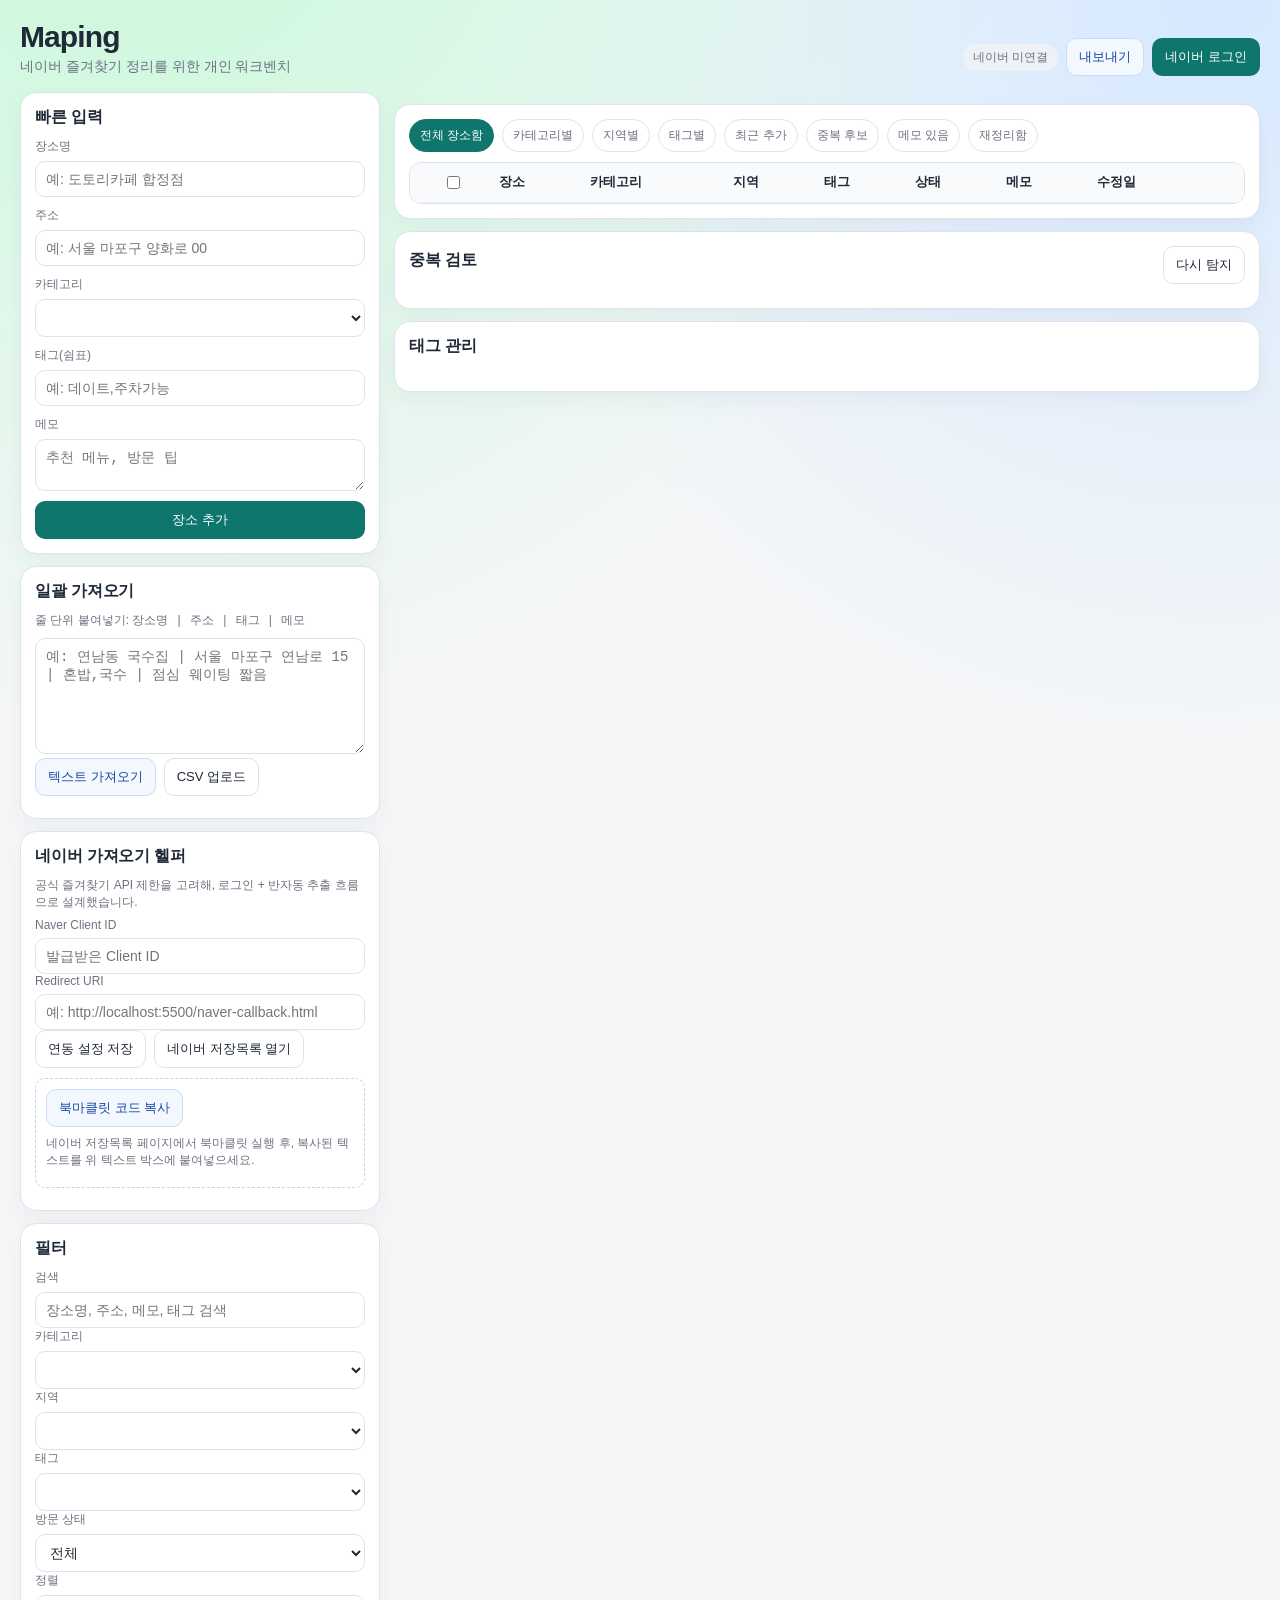
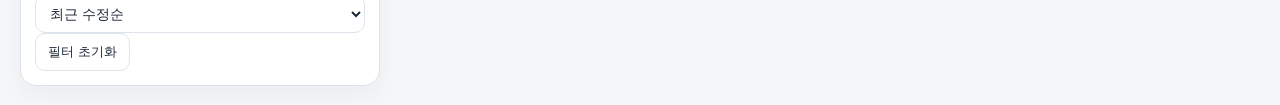
==== index.html @ 1f69b0ac "feat: add dedicated naver oauth callback page" ====
<!doctype html>
<html lang="ko">
  <head>
    <meta charset="UTF-8" />
    <meta name="viewport" content="width=device-width, initial-scale=1.0" />
    <title>Maping - 네이버 즐겨찾기 정리 워크벤치</title>
    <meta
      name="description"
      content="네이버지도 즐겨찾기를 텍스트/CSV로 가져와 분류, 태그, 중복 정리, 지역별 재탐색까지 지원하는 개인용 정리 서비스"
    />
    <link rel="stylesheet" href="./styles.css" />
  </head>
  <body>
    <div class="app-shell">
      <header class="topbar">
        <div>
          <h1>Maping</h1>
          <p>네이버 즐겨찾기 정리를 위한 개인 워크벤치</p>
        </div>
        <div class="topbar-actions">
          <span id="naverStatus" class="chip muted">네이버 미연결</span>
          <button id="openExportBtn" class="btn secondary">내보내기</button>
          <button id="connectNaverBtn" class="btn primary">네이버 로그인</button>
          <button id="disconnectNaverBtn" class="btn ghost hidden">로그아웃</button>
        </div>
      </header>

      <main class="layout">
        <aside class="sidebar">
          <section class="card">
            <h2>빠른 입력</h2>
            <form id="singleAddForm" class="form-grid">
              <label>
                장소명
                <input id="singleName" required placeholder="예: 도토리카페 합정점" />
              </label>
              <label>
                주소
                <input id="singleAddress" placeholder="예: 서울 마포구 양화로 00" />
              </label>
              <label>
                카테고리
                <select id="singleCategory"></select>
              </label>
              <label>
                태그(쉼표)
                <input id="singleTags" placeholder="예: 데이트,주차가능" />
              </label>
              <label>
                메모
                <textarea id="singleMemo" rows="2" placeholder="추천 메뉴, 방문 팁"></textarea>
              </label>
              <button class="btn primary" type="submit">장소 추가</button>
            </form>
          </section>

          <section class="card">
            <h2>일괄 가져오기</h2>
            <p class="subtext">줄 단위 붙여넣기: <code>장소명 | 주소 | 태그 | 메모</code></p>
            <textarea
              id="bulkTextInput"
              rows="6"
              placeholder="예: 연남동 국수집 | 서울 마포구 연남로 15 | 혼밥,국수 | 점심 웨이팅 짧음"
            ></textarea>
            <div class="row">
              <button id="importTextBtn" class="btn secondary">텍스트 가져오기</button>
              <label class="btn ghost file-btn">
                CSV 업로드
                <input id="csvFileInput" type="file" accept=".csv,text/csv" />
              </label>
            </div>
            <p id="importResult" class="subtext"></p>
          </section>

          <section class="card">
            <h2>네이버 가져오기 헬퍼</h2>
            <p class="subtext">
              공식 즐겨찾기 API 제한을 고려해, 로그인 + 반자동 추출 흐름으로 설계했습니다.
            </p>
            <label>
              Naver Client ID
              <input id="naverClientIdInput" placeholder="발급받은 Client ID" />
            </label>
            <label>
              Redirect URI
              <input id="naverRedirectInput" placeholder="예: http://localhost:5500/naver-callback.html" />
            </label>
            <div class="row">
              <button id="saveNaverConfigBtn" class="btn ghost">연동 설정 저장</button>
              <a
                class="btn ghost"
                href="https://map.naver.com/v5/my/place"
                target="_blank"
                rel="noreferrer"
                >네이버 저장목록 열기</a
              >
            </div>
            <div class="bookmarklet-wrap">
              <button id="copyBookmarkletBtn" class="btn secondary">북마클릿 코드 복사</button>
              <p class="subtext">
                네이버 저장목록 페이지에서 북마클릿 실행 후, 복사된 텍스트를 위 텍스트 박스에 붙여넣으세요.
              </p>
            </div>
            <p id="naverHelperMsg" class="subtext"></p>
          </section>

          <section class="card">
            <h2>필터</h2>
            <label>
              검색
              <input id="searchInput" placeholder="장소명, 주소, 메모, 태그 검색" />
            </label>
            <label>
              카테고리
              <select id="categoryFilter"></select>
            </label>
            <label>
              지역
              <select id="areaFilter"></select>
            </label>
            <label>
              태그
              <select id="tagFilter"></select>
            </label>
            <label>
              방문 상태
              <select id="visitFilter">
                <option value="">전체</option>
                <option value="미방문">미방문</option>
                <option value="방문함">방문함</option>
                <option value="재방문희망">재방문희망</option>
              </select>
            </label>
            <label>
              정렬
              <select id="sortSelect">
                <option value="updated_desc">최근 수정순</option>
                <option value="created_desc">최근 추가순</option>
                <option value="name_asc">이름순</option>
                <option value="priority_desc">정리 우선순위순</option>
              </select>
            </label>
            <button id="resetFiltersBtn" class="btn ghost">필터 초기화</button>
          </section>
        </aside>

        <section class="content">
          <div class="stats-grid" id="statsGrid"></div>

          <div class="card">
            <div class="view-tabs" id="viewTabs">
              <button data-view="all" class="tab active">전체 장소함</button>
              <button data-view="category" class="tab">카테고리별</button>
              <button data-view="area" class="tab">지역별</button>
              <button data-view="tag" class="tab">태그별</button>
              <button data-view="recent" class="tab">최근 추가</button>
              <button data-view="duplicates" class="tab">중복 후보</button>
              <button data-view="memo" class="tab">메모 있음</button>
              <button data-view="reorganized" class="tab">재정리함</button>
            </div>

            <div id="bulkBar" class="bulk-bar hidden">
              <strong id="selectedCount">0개 선택됨</strong>
              <select id="bulkCategorySelect"></select>
              <input id="bulkTagInput" placeholder="추가할 태그" />
              <button id="bulkApplyBtn" class="btn secondary">일괄 적용</button>
              <button id="bulkReorganizeBtn" class="btn ghost">재정리함으로 이동</button>
              <button id="bulkDeleteBtn" class="btn danger">선택 삭제</button>
            </div>

            <div class="table-wrap">
              <table>
                <thead>
                  <tr>
                    <th><input id="selectAllCheckbox" type="checkbox" /></th>
                    <th>장소</th>
                    <th>카테고리</th>
                    <th>지역</th>
                    <th>태그</th>
                    <th>상태</th>
                    <th>메모</th>
                    <th>수정일</th>
                    <th></th>
                  </tr>
                </thead>
                <tbody id="placeTableBody"></tbody>
              </table>
              <div id="emptyState" class="empty hidden">
                아직 장소가 없습니다. 왼쪽 패널에서 직접 추가하거나 텍스트/CSV를 가져오세요.
              </div>
            </div>
          </div>

          <div class="card">
            <div class="section-header">
              <h2>중복 검토</h2>
              <button id="refreshDuplicatesBtn" class="btn ghost">다시 탐지</button>
            </div>
            <div id="duplicateList" class="duplicate-list"></div>
          </div>

          <div class="card">
            <div class="section-header">
              <h2>태그 관리</h2>
            </div>
            <div id="tagManager" class="tag-manager"></div>
          </div>
        </section>
      </main>
    </div>

    <dialog id="editDialog">
      <form id="editForm" class="dialog-form" method="dialog">
        <h3>장소 상세 수정</h3>
        <input id="editId" type="hidden" />
        <label>
          장소명
          <input id="editName" required />
        </label>
        <label>
          주소
          <input id="editAddress" />
        </label>
        <label>
          카테고리
          <select id="editCategory"></select>
        </label>
        <label>
          서브카테고리
          <input id="editSubcategory" />
        </label>
        <label>
          태그(쉼표)
          <input id="editTags" />
        </label>
        <label>
          방문 상태
          <select id="editVisitStatus">
            <option value="미방문">미방문</option>
            <option value="방문함">방문함</option>
            <option value="재방문희망">재방문희망</option>
          </select>
        </label>
        <label>
          저장 이유
          <input id="editFavoriteReason" />
        </label>
        <label>
          메모
          <textarea id="editMemo" rows="4"></textarea>
        </label>
        <label class="checkbox-line">
          <input id="editReorganized" type="checkbox" />
          즐겨찾기 재정리함에 포함
        </label>
        <div class="dialog-actions">
          <button type="button" id="cancelEditBtn" class="btn ghost">취소</button>
          <button type="submit" class="btn primary">저장</button>
        </div>
      </form>
    </dialog>

    <dialog id="exportDialog">
      <form id="exportForm" class="dialog-form" method="dialog">
        <h3>내보내기</h3>
        <label>
          범위
          <select id="exportScope">
            <option value="filtered">현재 필터 결과</option>
            <option value="all">전체 장소</option>
          </select>
        </label>
        <label>
          형식
          <select id="exportFormat">
            <option value="csv">CSV</option>
            <option value="json">JSON</option>
          </select>
        </label>
        <div class="dialog-actions">
          <button type="button" id="cancelExportBtn" class="btn ghost">취소</button>
          <button type="submit" class="btn primary">다운로드</button>
        </div>
      </form>
    </dialog>

    <script src="./app.js"></script>
  </body>
</html>
---- styles.css ----
:root {
  --bg: #f4f6f8;
  --panel: #ffffff;
  --line: #dde3ea;
  --text: #1f2937;
  --muted: #6b7280;
  --primary: #0f766e;
  --primary-strong: #0b5e58;
  --secondary: #2563eb;
  --danger: #b91c1c;
  --chip: #eef2f7;
}

* {
  box-sizing: border-box;
}

body {
  margin: 0;
  font-family:
    "Pretendard Variable",
    Pretendard,
    -apple-system,
    BlinkMacSystemFont,
    "Segoe UI",
    sans-serif;
  color: var(--text);
  background:
    radial-gradient(circle at 10% -10%, #c7f9d8 0%, transparent 40%),
    radial-gradient(circle at 95% 0%, #d6e9ff 0%, transparent 35%),
    var(--bg);
}

.app-shell {
  min-height: 100vh;
  padding: 20px;
}

.topbar {
  display: flex;
  justify-content: space-between;
  align-items: flex-end;
  gap: 16px;
  margin-bottom: 16px;
}

.topbar h1 {
  margin: 0;
  font-size: 30px;
  letter-spacing: -0.03em;
}

.topbar p {
  margin: 4px 0 0;
  color: var(--muted);
  font-size: 14px;
}

.topbar-actions {
  display: flex;
  align-items: center;
  gap: 8px;
  flex-wrap: wrap;
}

.layout {
  display: grid;
  grid-template-columns: 360px minmax(0, 1fr);
  gap: 14px;
}

.sidebar,
.content {
  display: flex;
  flex-direction: column;
  gap: 12px;
}

.card {
  background: var(--panel);
  border: 1px solid var(--line);
  border-radius: 16px;
  padding: 14px;
  box-shadow: 0 10px 22px rgba(15, 23, 42, 0.04);
}

.card h2,
.card h3 {
  margin: 0 0 10px;
  font-size: 16px;
  letter-spacing: -0.01em;
}

.subtext {
  margin: 8px 0;
  font-size: 12px;
  color: var(--muted);
  line-height: 1.4;
}

.form-grid,
.dialog-form {
  display: grid;
  gap: 10px;
}

label {
  display: grid;
  gap: 6px;
  font-size: 12px;
  color: var(--muted);
}

input,
select,
textarea {
  width: 100%;
  border: 1px solid var(--line);
  border-radius: 10px;
  padding: 9px 10px;
  color: var(--text);
  font-size: 14px;
  background: #fff;
}

input:focus,
select:focus,
textarea:focus {
  border-color: var(--secondary);
  outline: 2px solid rgba(37, 99, 235, 0.14);
}

.btn {
  border: 1px solid transparent;
  border-radius: 10px;
  padding: 9px 12px;
  font-size: 13px;
  cursor: pointer;
  transition: all 0.15s ease;
  text-decoration: none;
  display: inline-flex;
  align-items: center;
  justify-content: center;
  gap: 6px;
  white-space: nowrap;
}

.btn.primary {
  background: var(--primary);
  color: #fff;
}

.btn.primary:hover {
  background: var(--primary-strong);
}

.btn.secondary {
  background: #f3f8ff;
  border-color: #c9dbff;
  color: #1745a2;
}

.btn.secondary:hover {
  background: #e8f1ff;
}

.btn.ghost {
  background: #fff;
  border-color: var(--line);
  color: var(--text);
}

.btn.ghost:hover {
  background: #f8fafc;
}

.btn.danger {
  background: #fee2e2;
  border-color: #fecaca;
  color: var(--danger);
}

.btn.danger:hover {
  background: #fecaca;
}

.chip {
  padding: 5px 10px;
  border-radius: 999px;
  font-size: 12px;
}

.chip.muted {
  background: var(--chip);
  color: var(--muted);
}

.chip.success {
  background: #dcfce7;
  color: #166534;
}

.row {
  display: flex;
  gap: 8px;
  flex-wrap: wrap;
  align-items: center;
}

.file-btn input {
  display: none;
}

.bookmarklet-wrap {
  border: 1px dashed #c7d2e0;
  border-radius: 10px;
  padding: 10px;
  margin-top: 10px;
}

.stats-grid {
  display: grid;
  grid-template-columns: repeat(5, minmax(0, 1fr));
  gap: 10px;
}

.stat {
  border: 1px solid var(--line);
  border-radius: 12px;
  background: #fff;
  padding: 10px;
}

.stat-label {
  color: var(--muted);
  font-size: 12px;
}

.stat-value {
  margin-top: 4px;
  font-size: 20px;
  font-weight: 600;
}

.view-tabs {
  display: flex;
  flex-wrap: wrap;
  gap: 8px;
  margin-bottom: 10px;
}

.tab {
  border: 1px solid var(--line);
  border-radius: 999px;
  background: #fff;
  color: var(--muted);
  font-size: 12px;
  padding: 7px 10px;
  cursor: pointer;
}

.tab.active {
  background: #0f766e;
  color: #fff;
  border-color: #0f766e;
}

.bulk-bar {
  display: flex;
  flex-wrap: wrap;
  gap: 8px;
  align-items: center;
  border: 1px solid #bee3f8;
  background: #f0f9ff;
  border-radius: 10px;
  padding: 10px;
  margin-bottom: 10px;
}

.bulk-bar input,
.bulk-bar select {
  width: auto;
  min-width: 150px;
}

.table-wrap {
  border: 1px solid var(--line);
  border-radius: 12px;
  overflow: hidden;
  background: #fff;
}

table {
  width: 100%;
  border-collapse: collapse;
}

thead {
  background: #f8fafc;
}

th,
td {
  padding: 10px;
  border-bottom: 1px solid #edf2f7;
  font-size: 13px;
  text-align: left;
  vertical-align: top;
}

tbody tr:hover {
  background: #fafcff;
}

.place-name {
  font-weight: 600;
}

.mini {
  font-size: 12px;
  color: var(--muted);
}

.tag {
  display: inline-flex;
  align-items: center;
  border-radius: 999px;
  border: 1px solid #dbe4f3;
  background: #f8fbff;
  color: #334155;
  padding: 2px 8px;
  font-size: 11px;
  margin: 0 4px 4px 0;
}

.empty {
  padding: 30px 16px;
  text-align: center;
  color: var(--muted);
}

.section-header {
  display: flex;
  justify-content: space-between;
  gap: 10px;
  align-items: center;
  margin-bottom: 10px;
}

.duplicate-list {
  display: grid;
  gap: 10px;
}

.duplicate-card {
  border: 1px solid var(--line);
  border-radius: 12px;
  padding: 10px;
}

.duplicate-items {
  display: grid;
  gap: 6px;
  margin: 8px 0;
}

.duplicate-item {
  border: 1px solid #e6edf5;
  border-radius: 9px;
  padding: 8px;
  background: #fbfdff;
}

.tag-manager {
  display: flex;
  flex-wrap: wrap;
  gap: 8px;
}

.tag-chip {
  display: flex;
  gap: 8px;
  align-items: center;
  border: 1px solid var(--line);
  border-radius: 999px;
  padding: 6px 10px;
  font-size: 12px;
}

.hidden {
  display: none !important;
}

dialog {
  border: none;
  border-radius: 14px;
  padding: 0;
  width: min(540px, calc(100vw - 24px));
  box-shadow: 0 20px 44px rgba(2, 6, 23, 0.32);
}

dialog::backdrop {
  background: rgba(2, 6, 23, 0.44);
}

.dialog-form {
  padding: 16px;
}

.dialog-actions {
  display: flex;
  justify-content: flex-end;
  gap: 8px;
}

.checkbox-line {
  display: flex;
  align-items: center;
  gap: 8px;
  color: var(--text);
  font-size: 13px;
}

.checkbox-line input {
  width: auto;
}

@media (max-width: 1120px) {
  .layout {
    grid-template-columns: 1fr;
  }

  .stats-grid {
    grid-template-columns: repeat(2, minmax(0, 1fr));
  }
}

@media (max-width: 720px) {
  .app-shell {
    padding: 12px;
  }

  .topbar {
    flex-direction: column;
    align-items: flex-start;
  }

  .stats-grid {
    grid-template-columns: 1fr;
  }

  th:nth-child(4),
  td:nth-child(4),
  th:nth-child(6),
  td:nth-child(6),
  th:nth-child(8),
  td:nth-child(8) {
    display: none;
  }
}
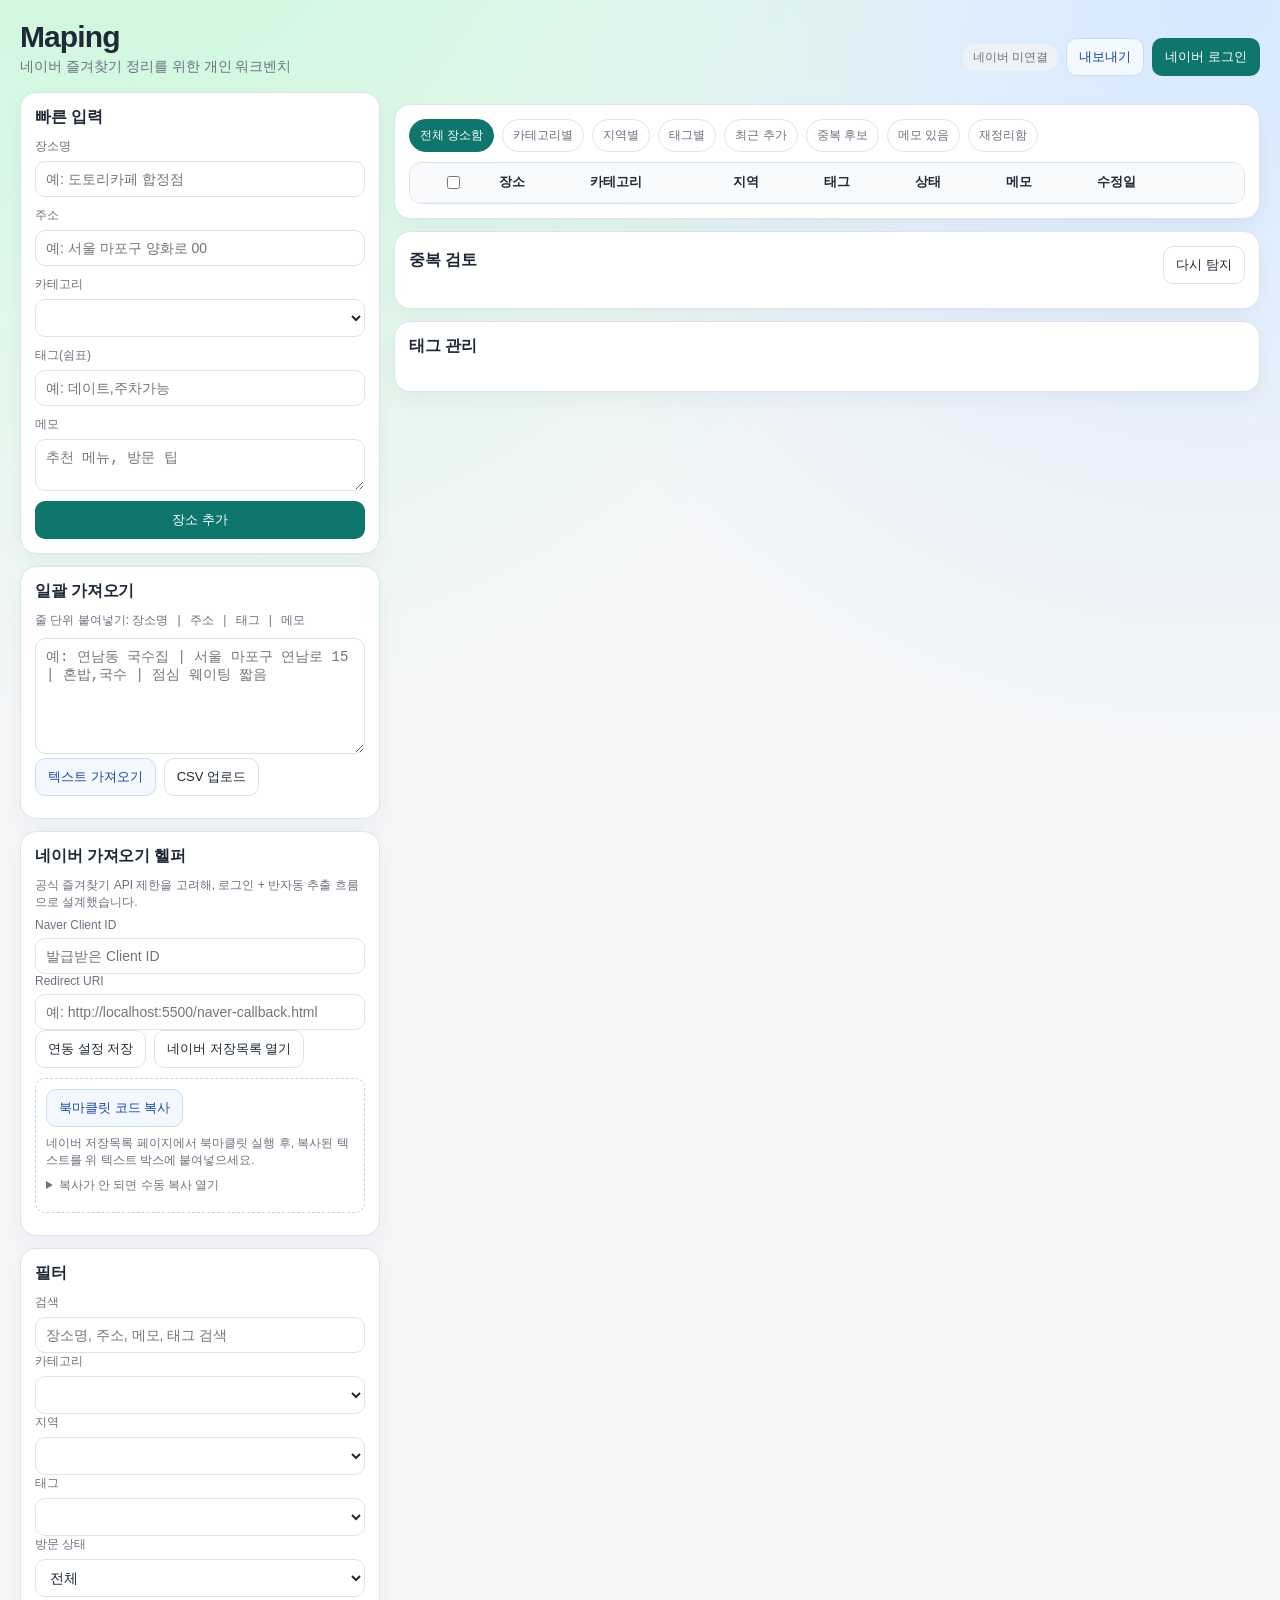
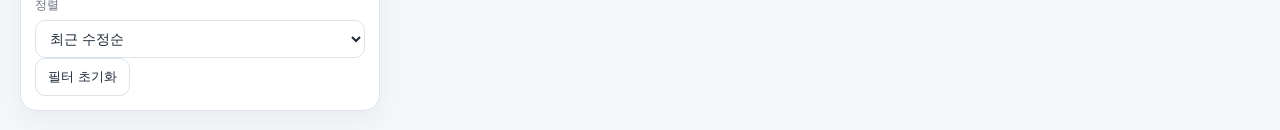
==== commit 9ca9e512: "fix: improve bookmarklet copy flow for safari" ====
--- a/index.html
+++ b/index.html
@@ -100,6 +100,18 @@
               <p class="subtext">
                 네이버 저장목록 페이지에서 북마클릿 실행 후, 복사된 텍스트를 위 텍스트 박스에 붙여넣으세요.
               </p>
+              <details id="bookmarkletManualWrap">
+                <summary class="subtext">복사가 안 되면 수동 복사 열기</summary>
+                <textarea
+                  id="bookmarkletCodeBox"
+                  rows="5"
+                  readonly
+                  aria-label="북마클릿 코드"
+                ></textarea>
+                <div class="row">
+                  <button id="selectBookmarkletBtn" class="btn ghost" type="button">코드 전체 선택</button>
+                </div>
+              </details>
             </div>
             <p id="naverHelperMsg" class="subtext"></p>
           </section>
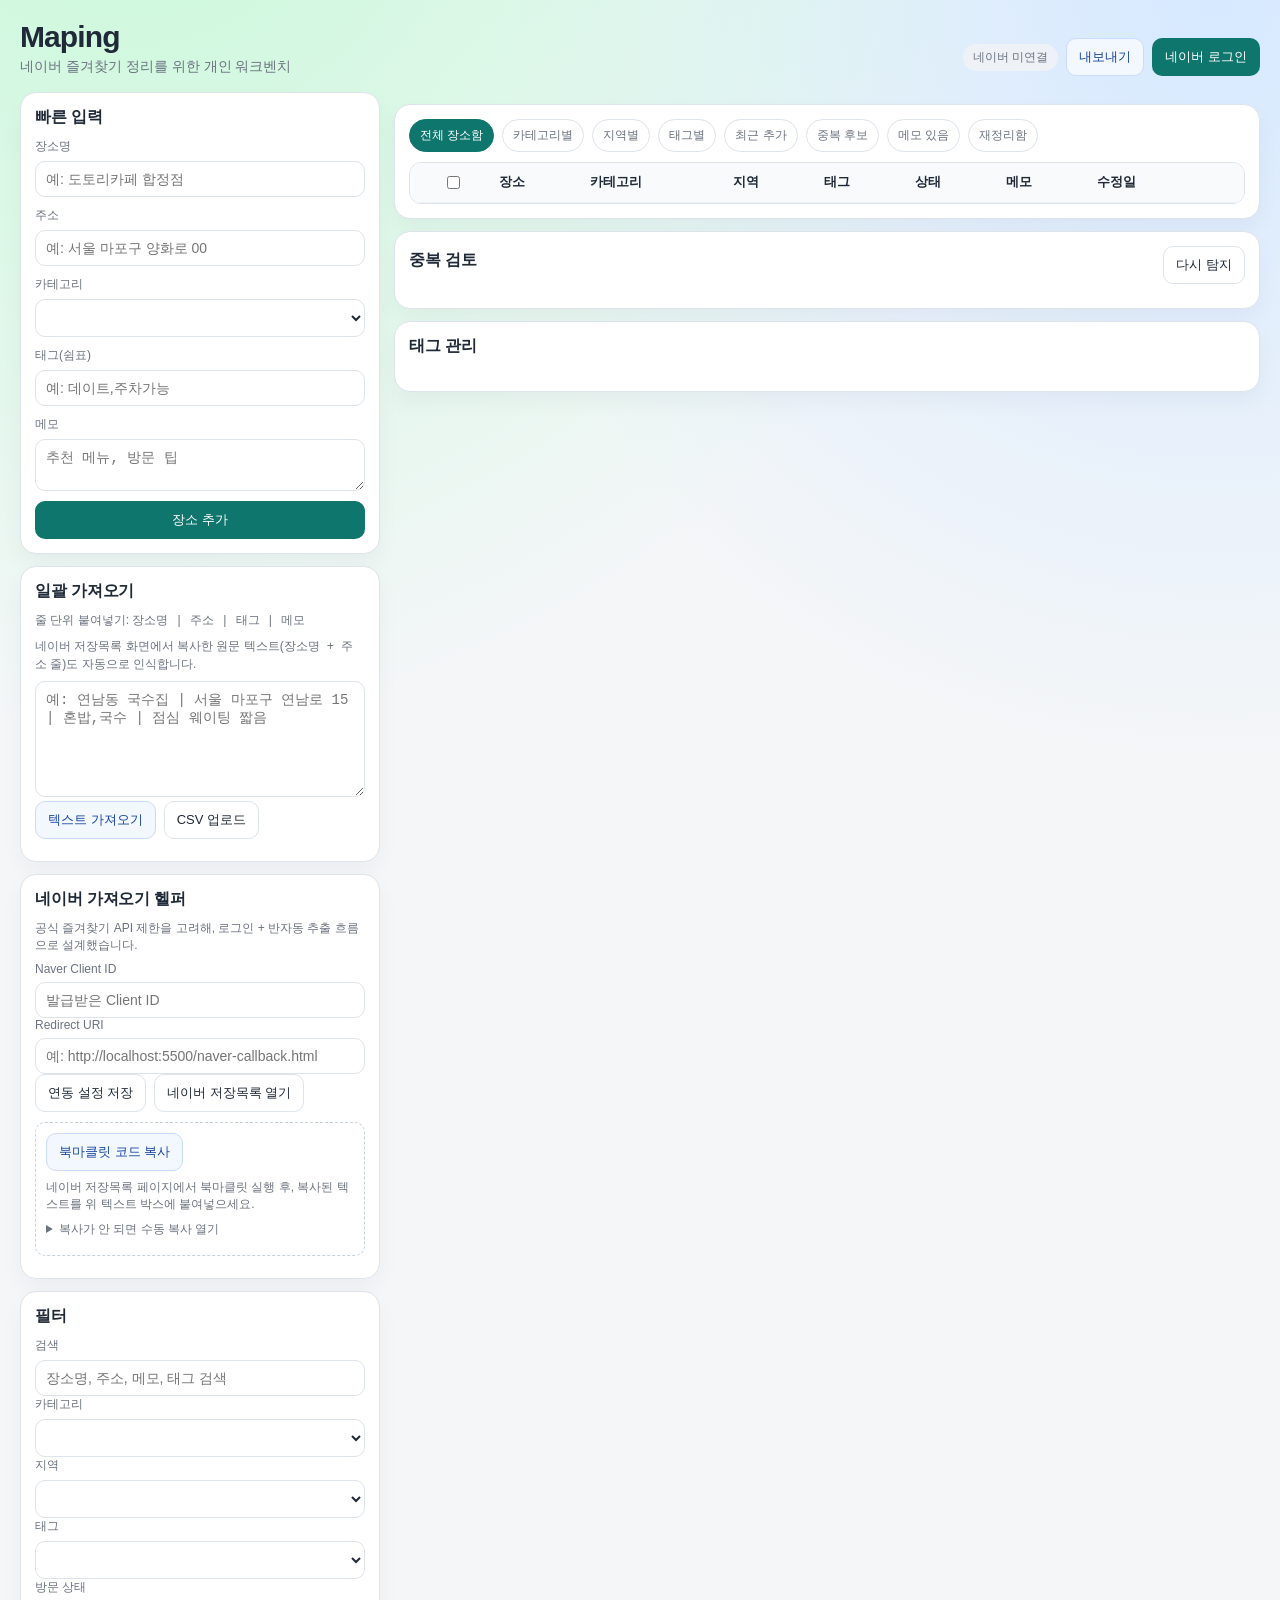
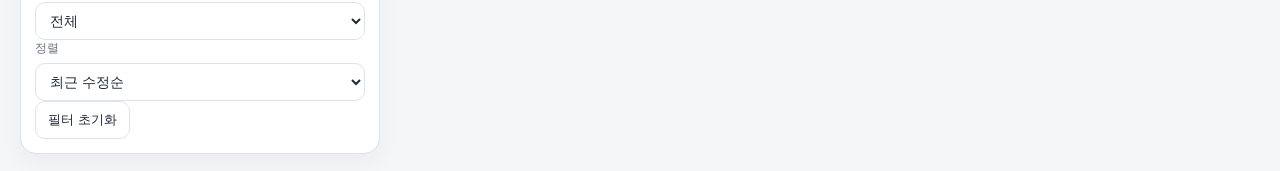
==== commit 8ec9b204: "feat: support raw naver list text import without bookmarklet" ====
--- a/index.html
+++ b/index.html
@@ -57,6 +57,9 @@
           <section class="card">
             <h2>일괄 가져오기</h2>
             <p class="subtext">줄 단위 붙여넣기: <code>장소명 | 주소 | 태그 | 메모</code></p>
+            <p class="subtext">
+              네이버 저장목록 화면에서 복사한 원문 텍스트(<code>장소명 + 주소</code> 줄)도 자동으로 인식합니다.
+            </p>
             <textarea
               id="bulkTextInput"
               rows="6"
@@ -96,7 +99,7 @@
               >
             </div>
             <div class="bookmarklet-wrap">
-              <button id="copyBookmarkletBtn" class="btn secondary">북마클릿 코드 복사</button>
+              <button id="copyBookmarkletBtn" class="btn secondary" type="button">북마클릿 코드 복사</button>
               <p class="subtext">
                 네이버 저장목록 페이지에서 북마클릿 실행 후, 복사된 텍스트를 위 텍스트 박스에 붙여넣으세요.
               </p>
@@ -296,6 +299,7 @@
       </form>
     </dialog>
 
+    <script src="./bookmarklet-helper.js"></script>
     <script src="./app.js"></script>
   </body>
 </html>
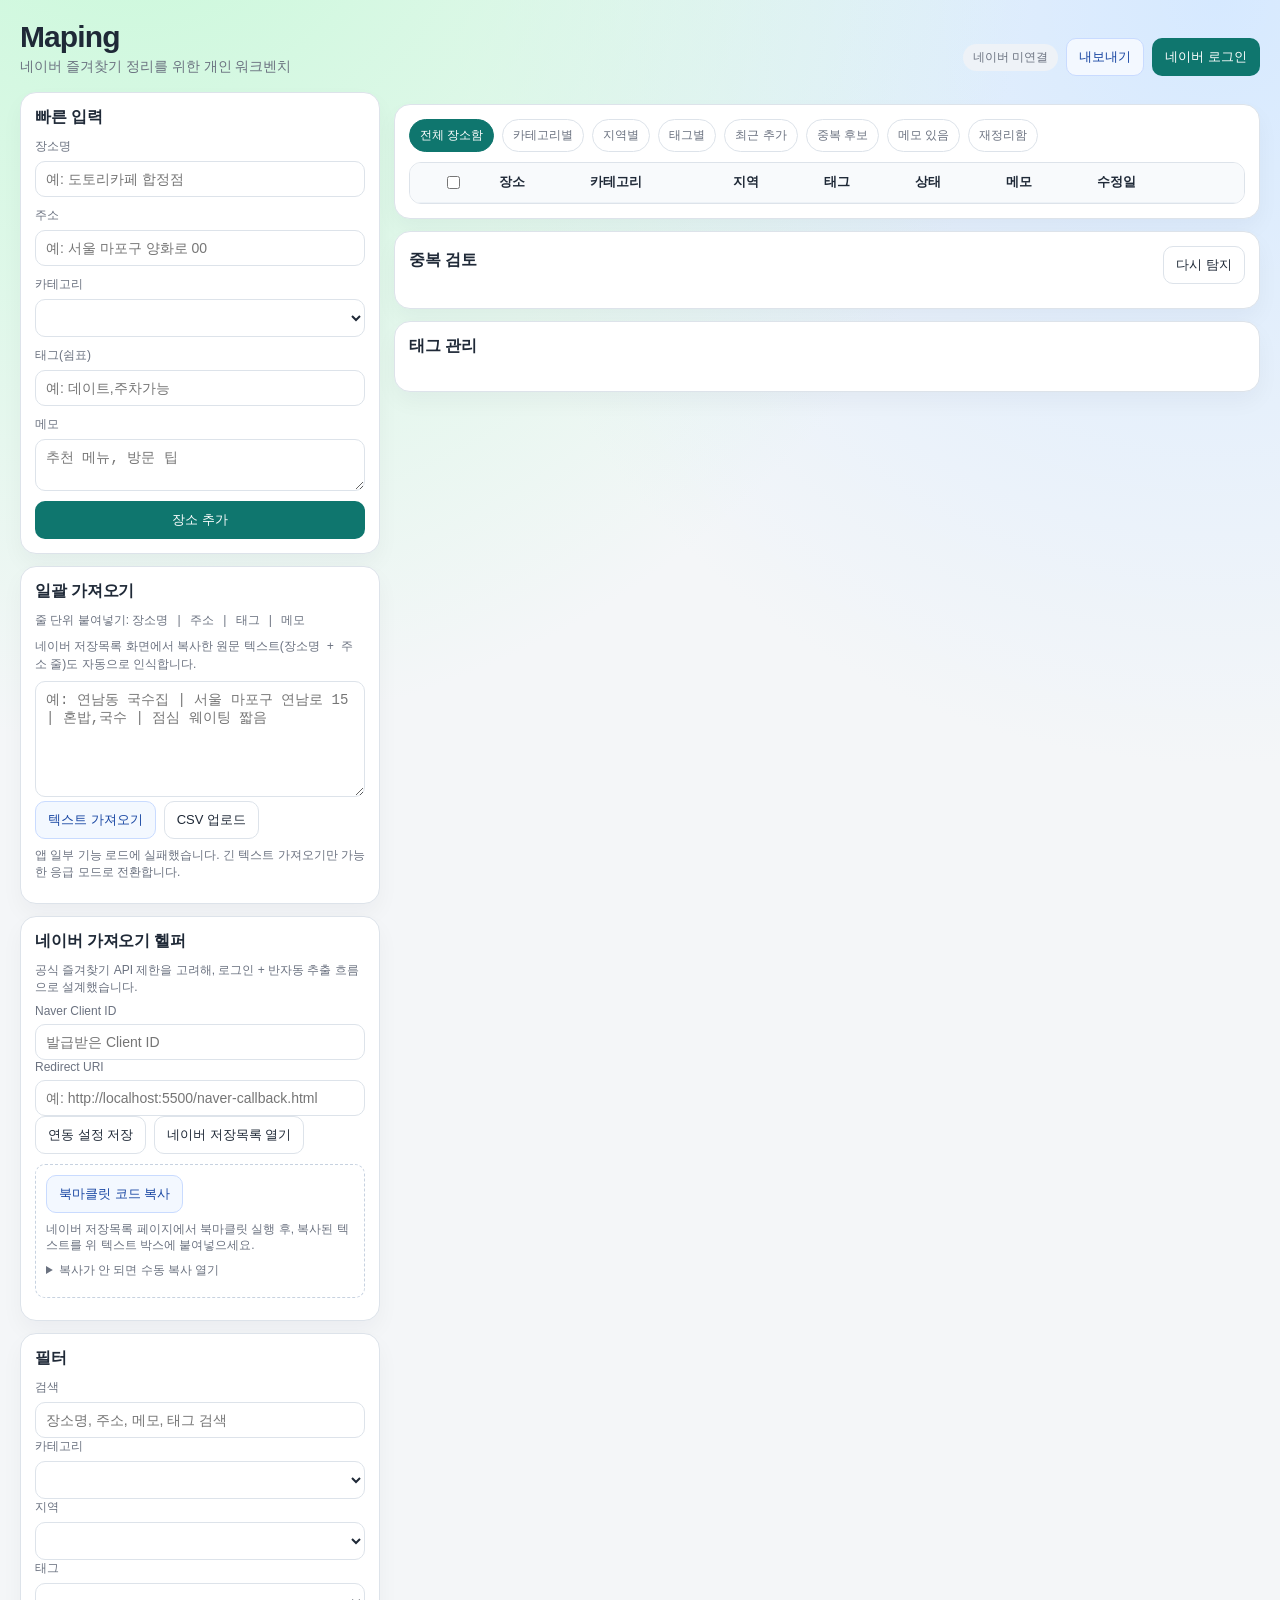
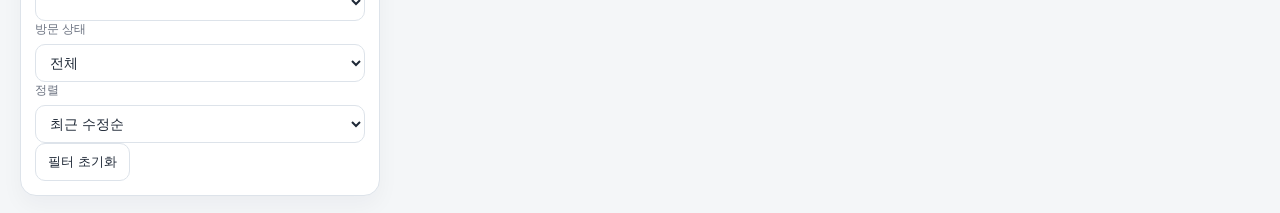
==== commit 4a442562: "fix: make bulk import responsive and add emergency fallback" ====
--- a/index.html
+++ b/index.html
@@ -299,7 +299,7 @@
       </form>
     </dialog>
 
-    <script src="./bookmarklet-helper.js"></script>
-    <script src="./app.js"></script>
+    <script src="./bookmarklet-helper.js?v=20260322a"></script>
+    <script src="./app.js?v=20260322a"></script>
   </body>
 </html>
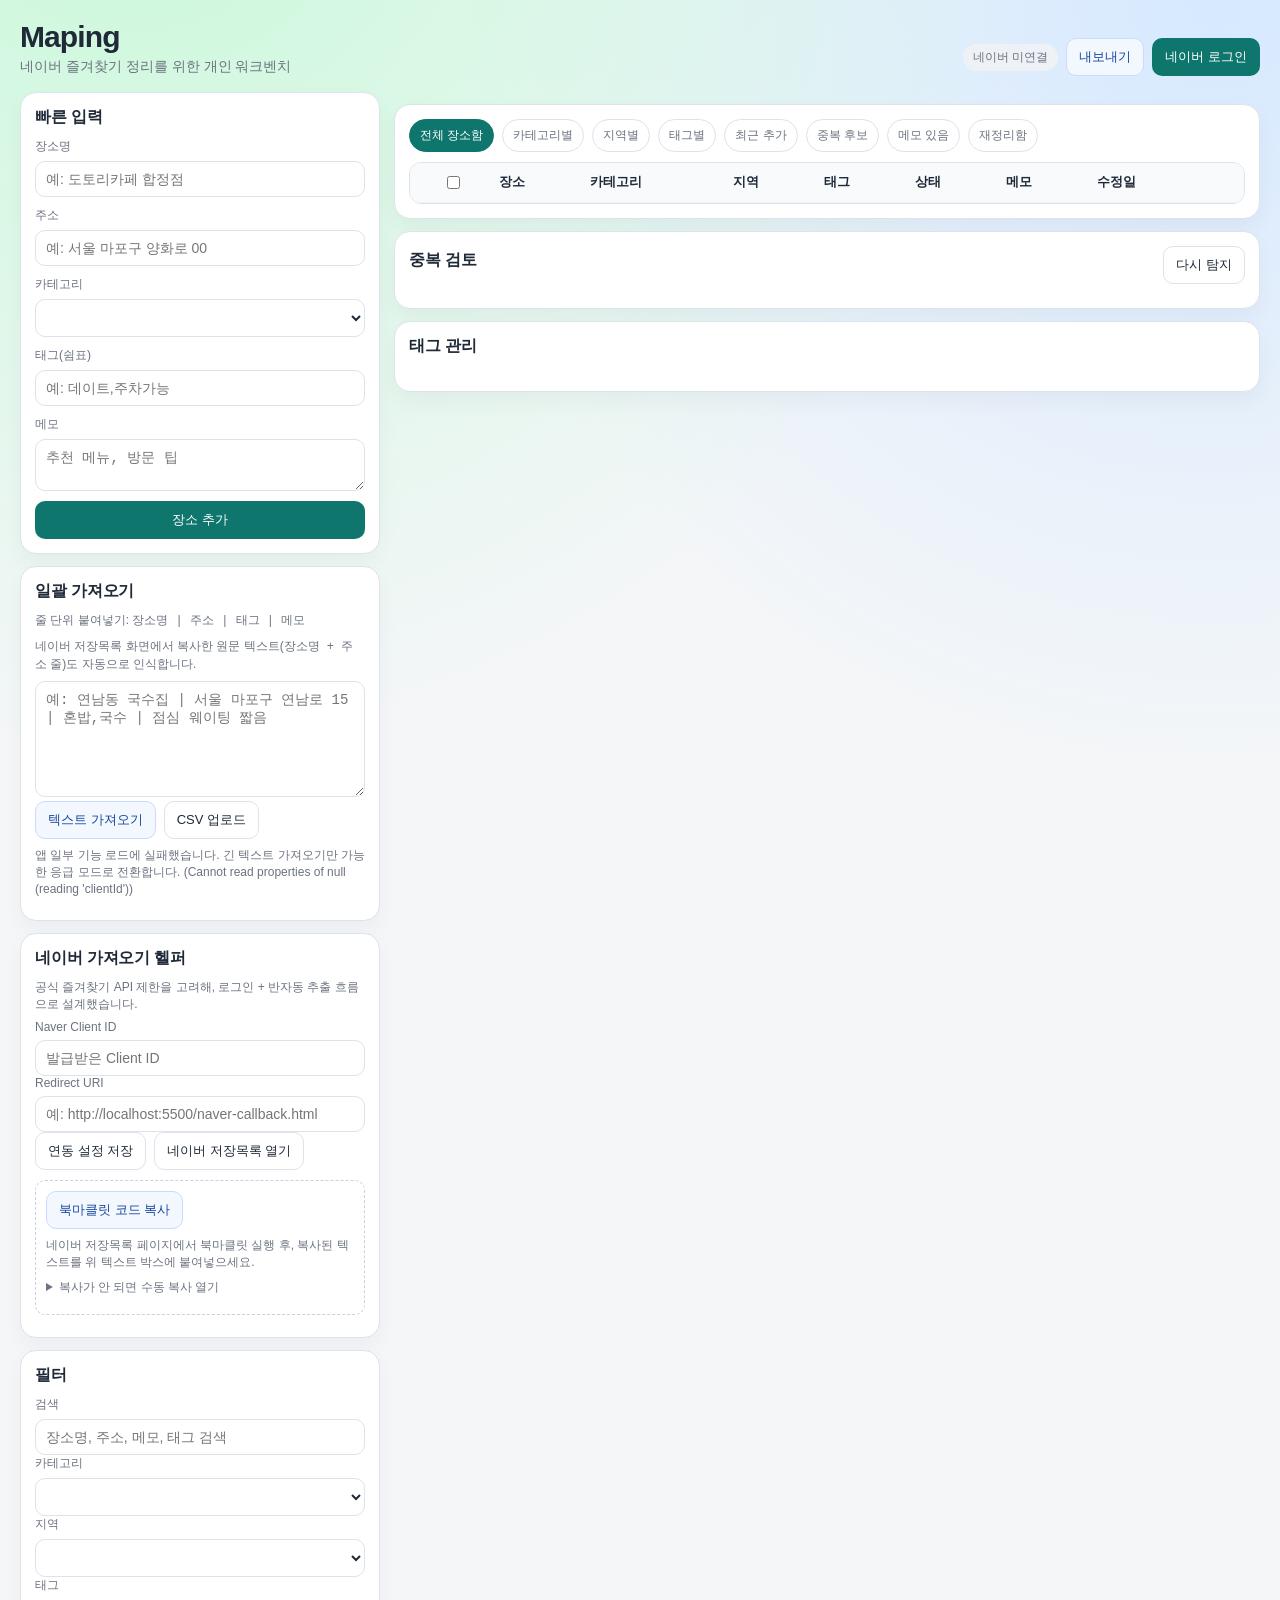
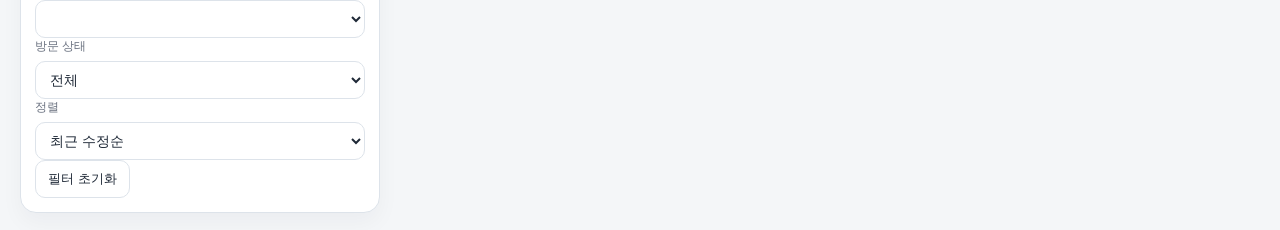
==== commit 8872ce8e: "fix: harden init with safe storage and better fallback diagnostics" ====
--- a/index.html
+++ b/index.html
@@ -299,7 +299,7 @@
       </form>
     </dialog>
 
-    <script src="./bookmarklet-helper.js?v=20260322a"></script>
-    <script src="./app.js?v=20260322a"></script>
+    <script src="./bookmarklet-helper.js?v=20260322b"></script>
+    <script src="./app.js?v=20260322b"></script>
   </body>
 </html>
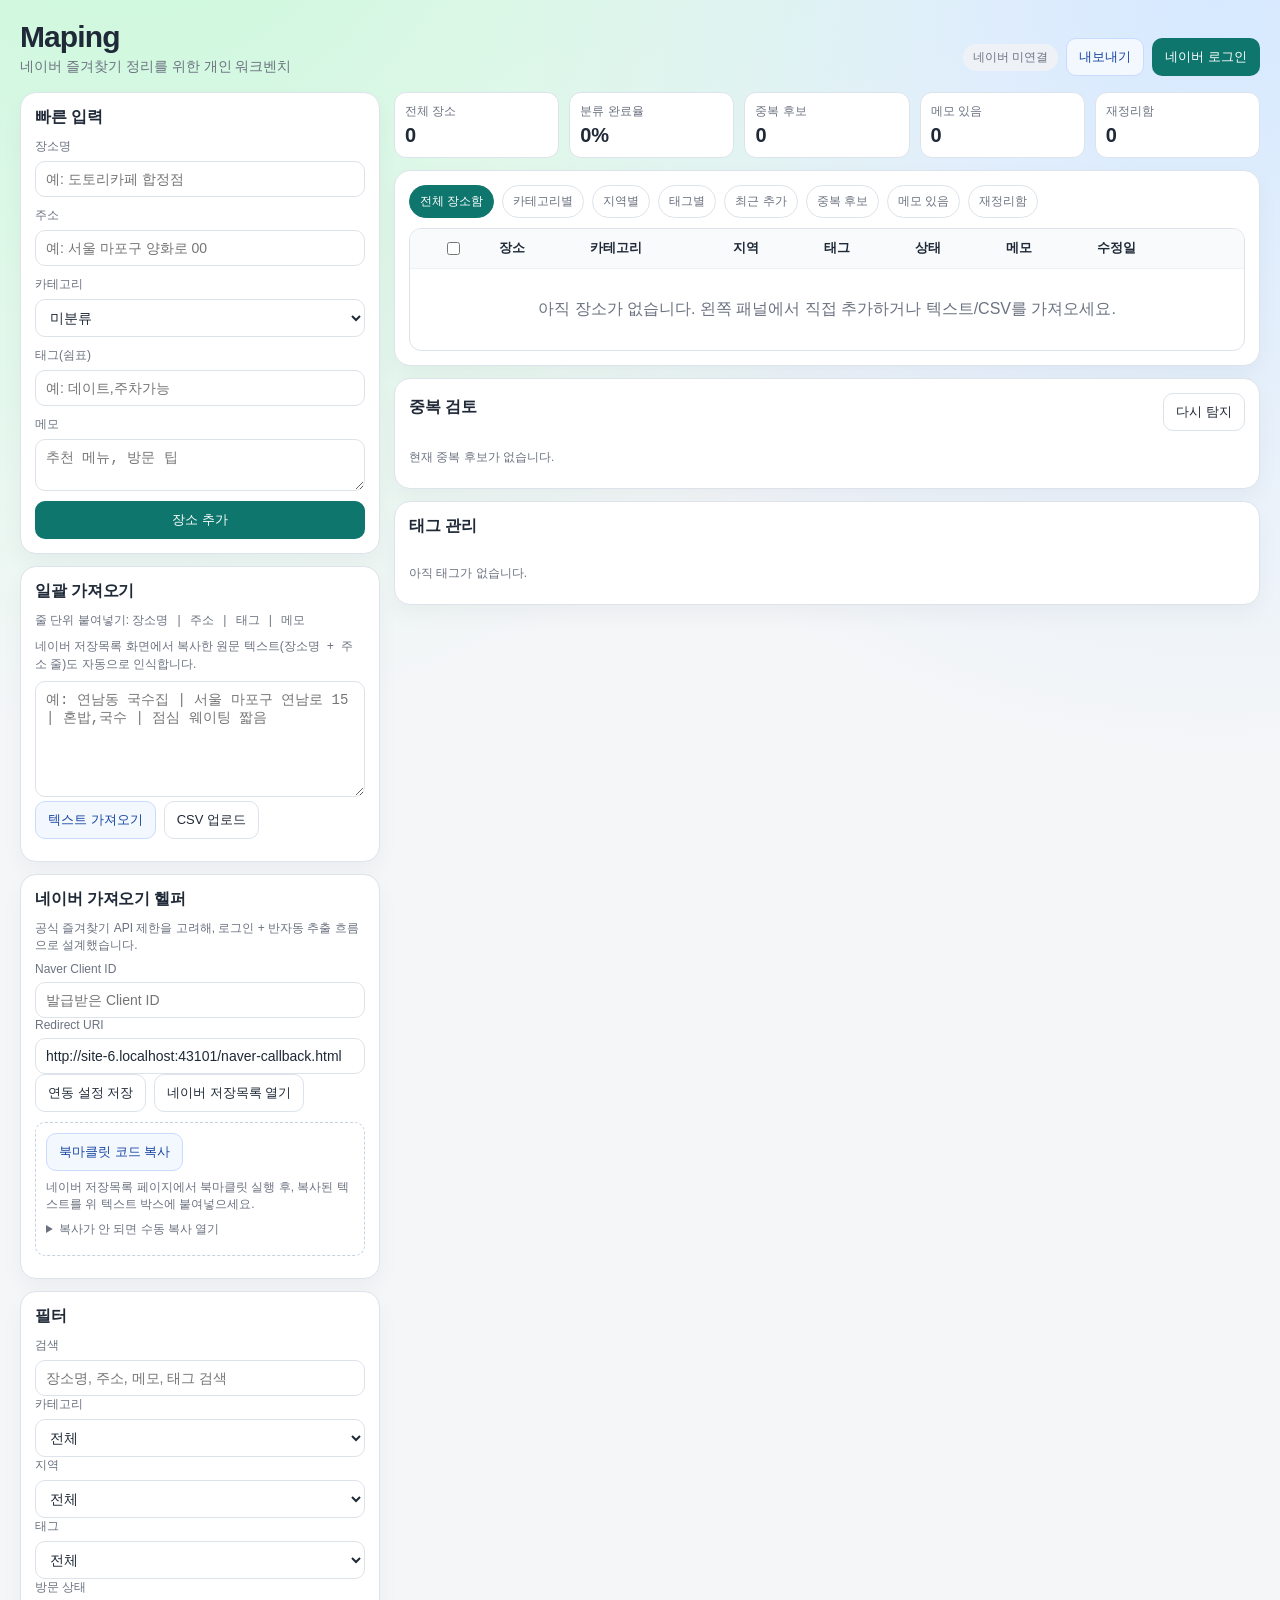
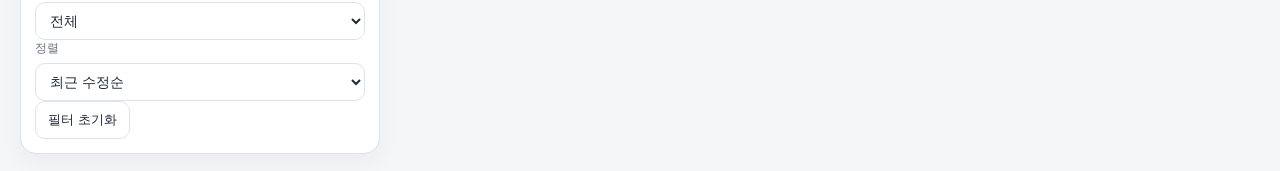
==== commit 41947868: "fix: handle null naver config in persisted storage" ====
--- a/index.html
+++ b/index.html
@@ -299,7 +299,7 @@
       </form>
     </dialog>
 
-    <script src="./bookmarklet-helper.js?v=20260322b"></script>
-    <script src="./app.js?v=20260322b"></script>
+    <script src="./bookmarklet-helper.js?v=20260322c"></script>
+    <script src="./app.js?v=20260322c"></script>
   </body>
 </html>
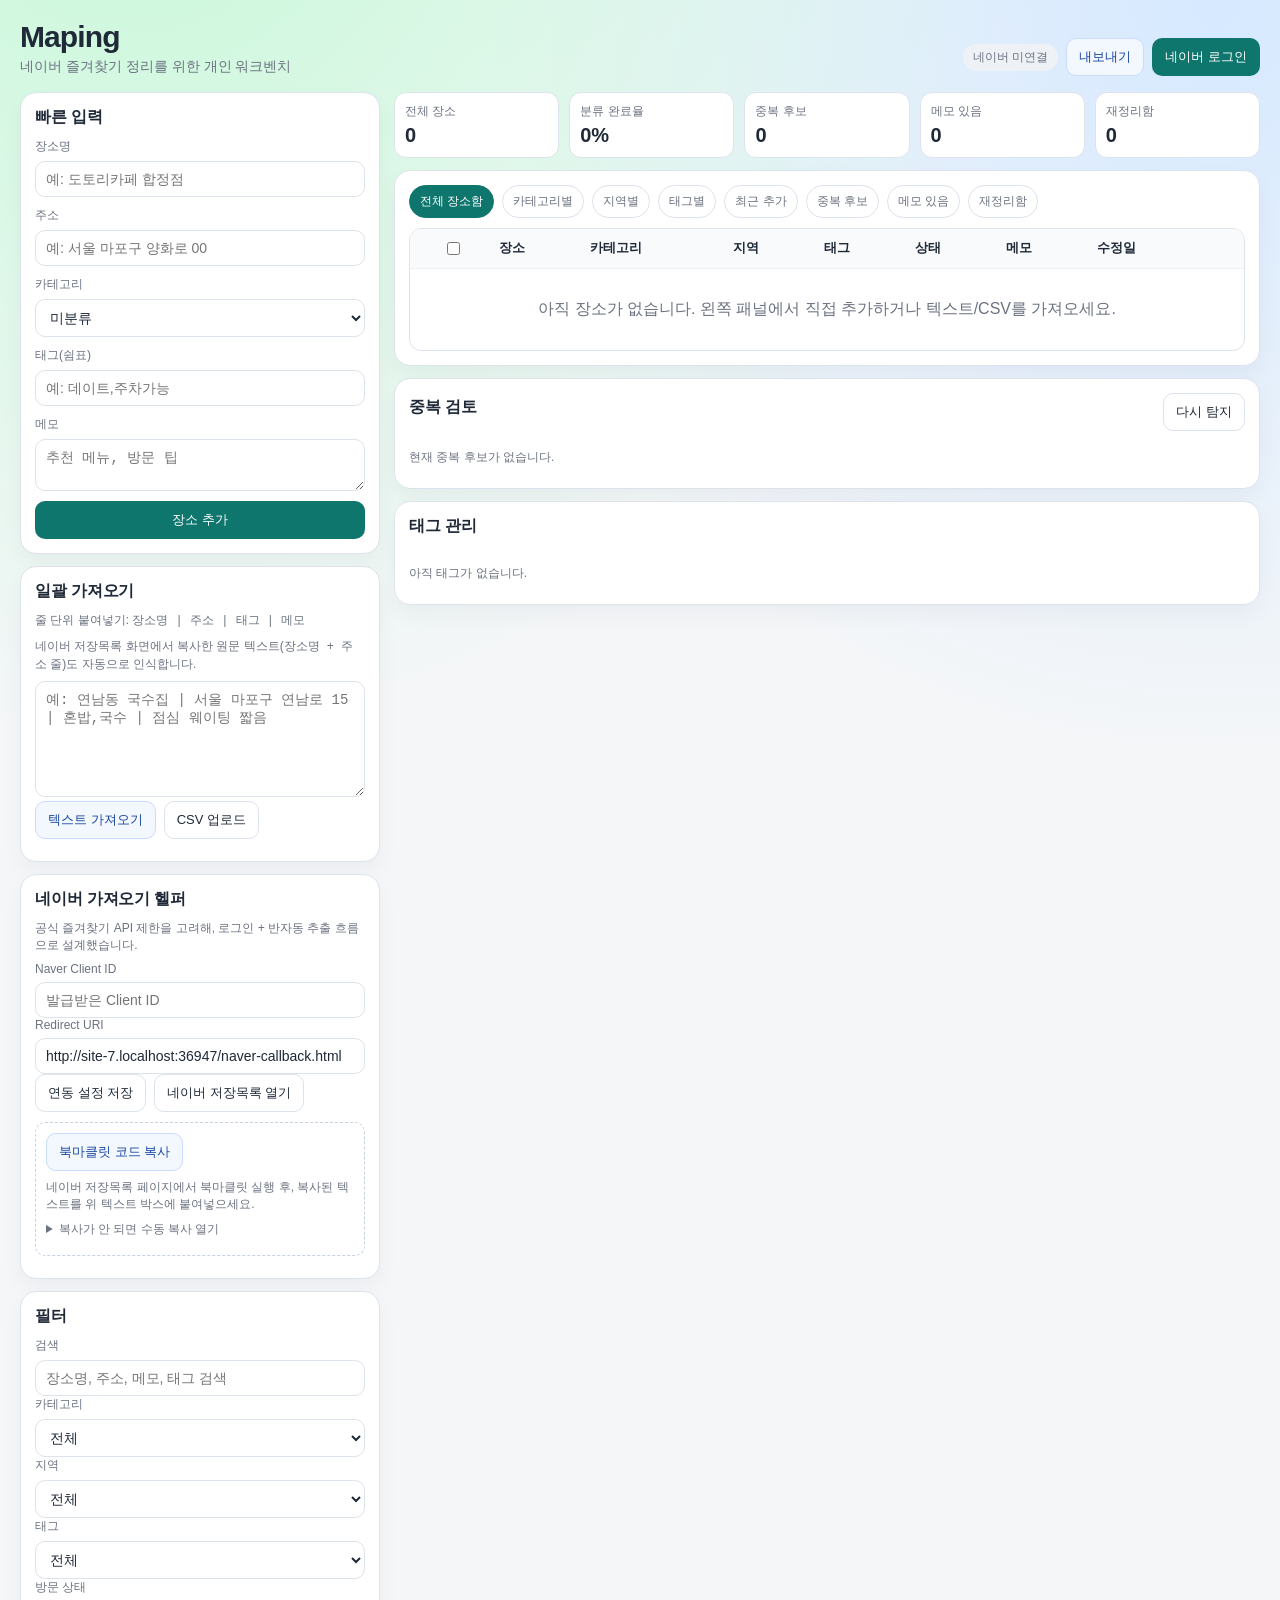
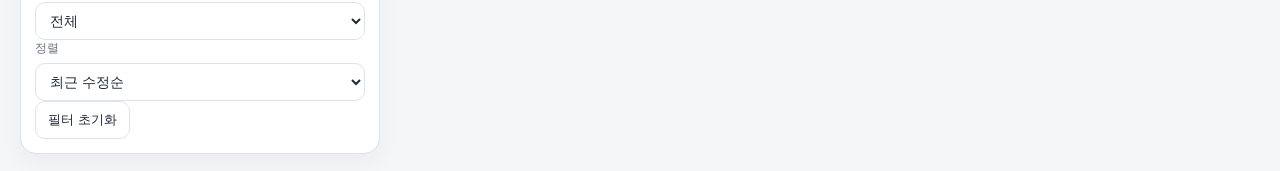
==== commit 8c6c26cd: "fix: persist emergency imports and harden storage reload" ====
--- a/index.html
+++ b/index.html
@@ -299,7 +299,7 @@
       </form>
     </dialog>
 
-    <script src="./bookmarklet-helper.js?v=20260322c"></script>
-    <script src="./app.js?v=20260322c"></script>
+    <script src="./bookmarklet-helper.js?v=20260322d"></script>
+    <script src="./app.js?v=20260322d"></script>
   </body>
 </html>
